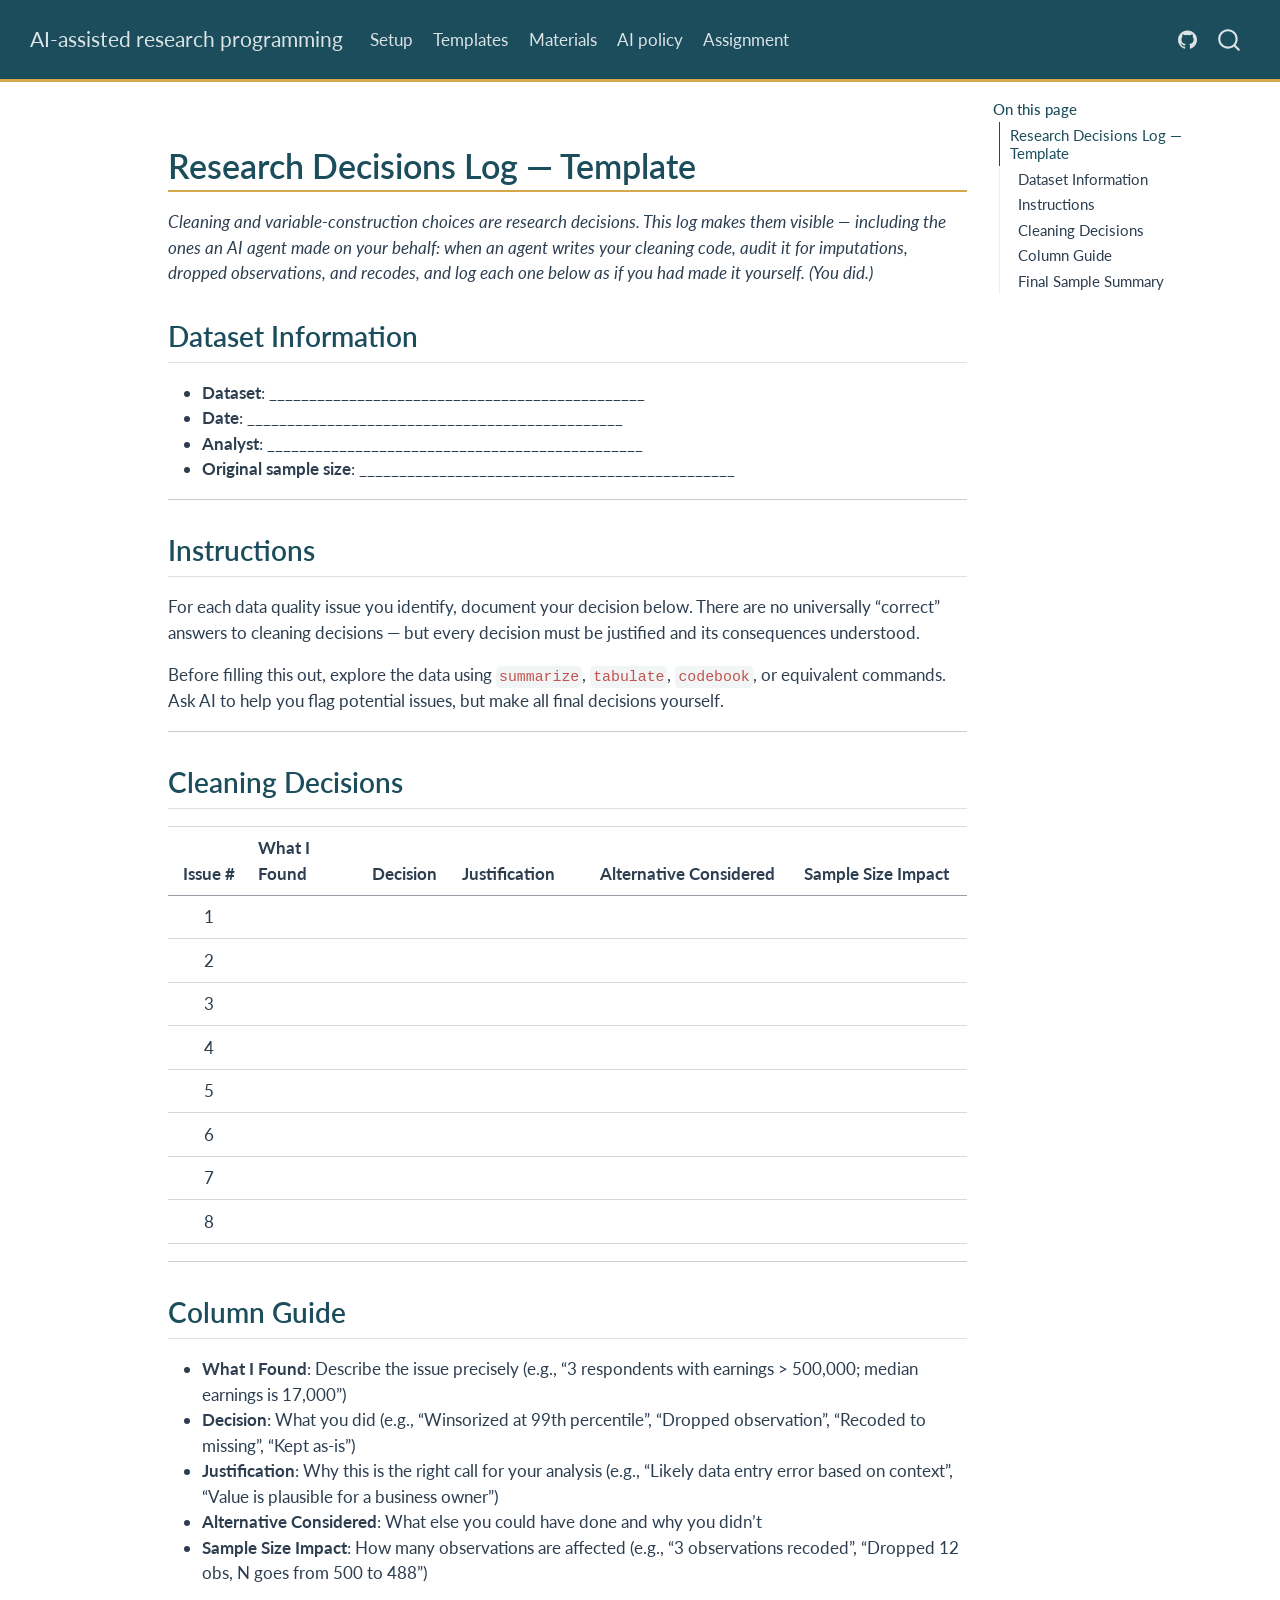
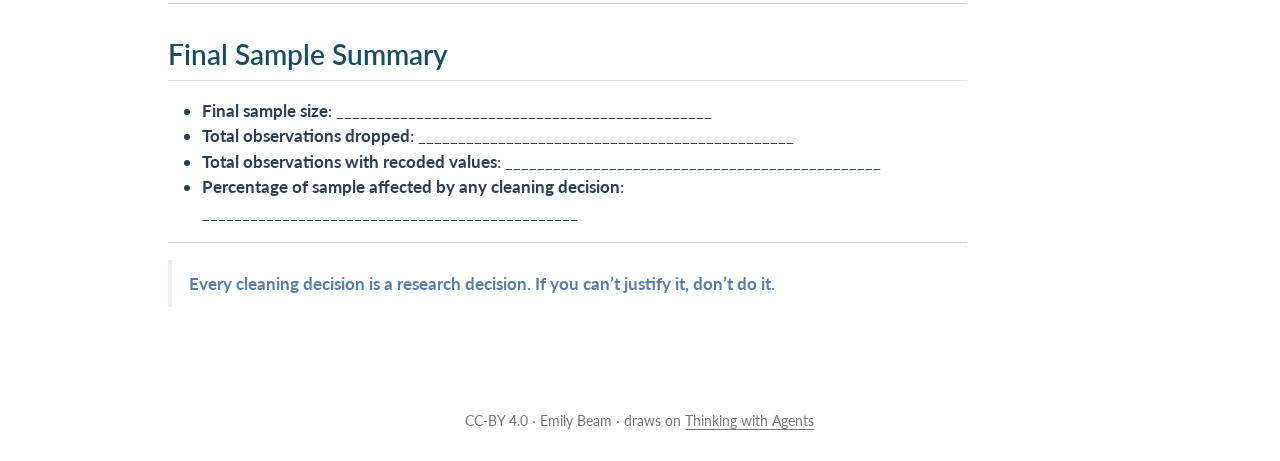
==== docs/materials/cleaning_decision_log.html @ a1b82edb "Add Quarto website (docs/, GitHub Pages), TwA palette Co-Authored-By: Claude Fable 5 <noreply@anthro" ====
<!DOCTYPE html>
<html xmlns="http://www.w3.org/1999/xhtml" lang="en" xml:lang="en"><head>

<meta charset="utf-8">
<meta name="generator" content="quarto-1.8.27">

<meta name="viewport" content="width=device-width, initial-scale=1.0, user-scalable=yes">


<title>cleaning_decision_log – AI-assisted research programming</title>
<style>
code{white-space: pre-wrap;}
span.smallcaps{font-variant: small-caps;}
div.columns{display: flex; gap: min(4vw, 1.5em);}
div.column{flex: auto; overflow-x: auto;}
div.hanging-indent{margin-left: 1.5em; text-indent: -1.5em;}
ul.task-list{list-style: none;}
ul.task-list li input[type="checkbox"] {
  width: 0.8em;
  margin: 0 0.8em 0.2em -1em; /* quarto-specific, see https://github.com/quarto-dev/quarto-cli/issues/4556 */ 
  vertical-align: middle;
}
</style>


<script src="../site_libs/quarto-nav/quarto-nav.js"></script>
<script src="../site_libs/quarto-nav/headroom.min.js"></script>
<script src="../site_libs/clipboard/clipboard.min.js"></script>
<script src="../site_libs/quarto-search/autocomplete.umd.js"></script>
<script src="../site_libs/quarto-search/fuse.min.js"></script>
<script src="../site_libs/quarto-search/quarto-search.js"></script>
<meta name="quarto:offset" content="../">
<script src="../site_libs/quarto-html/quarto.js" type="module"></script>
<script src="../site_libs/quarto-html/tabsets/tabsets.js" type="module"></script>
<script src="../site_libs/quarto-html/axe/axe-check.js" type="module"></script>
<script src="../site_libs/quarto-html/popper.min.js"></script>
<script src="../site_libs/quarto-html/tippy.umd.min.js"></script>
<script src="../site_libs/quarto-html/anchor.min.js"></script>
<link href="../site_libs/quarto-html/tippy.css" rel="stylesheet">
<link href="../site_libs/quarto-html/quarto-syntax-highlighting-ed96de9b727972fe78a7b5d16c58bf87.css" rel="stylesheet" id="quarto-text-highlighting-styles">
<script src="../site_libs/bootstrap/bootstrap.min.js"></script>
<link href="../site_libs/bootstrap/bootstrap-icons.css" rel="stylesheet">
<link href="../site_libs/bootstrap/bootstrap-eeee522e7649af5e0a4e30f84b7b4a23.min.css" rel="stylesheet" append-hash="true" id="quarto-bootstrap" data-mode="light">
<script id="quarto-search-options" type="application/json">{
  "location": "navbar",
  "copy-button": false,
  "collapse-after": 3,
  "panel-placement": "end",
  "type": "overlay",
  "limit": 50,
  "keyboard-shortcut": [
    "f",
    "/",
    "s"
  ],
  "show-item-context": false,
  "language": {
    "search-no-results-text": "No results",
    "search-matching-documents-text": "matching documents",
    "search-copy-link-title": "Copy link to search",
    "search-hide-matches-text": "Hide additional matches",
    "search-more-match-text": "more match in this document",
    "search-more-matches-text": "more matches in this document",
    "search-clear-button-title": "Clear",
    "search-text-placeholder": "",
    "search-detached-cancel-button-title": "Cancel",
    "search-submit-button-title": "Submit",
    "search-label": "Search"
  }
}</script>


</head>

<body class="nav-fixed quarto-light">

<div id="quarto-search-results"></div>
  <header id="quarto-header" class="headroom fixed-top">
    <nav class="navbar navbar-expand-lg " data-bs-theme="dark">
      <div class="navbar-container container-fluid">
      <div class="navbar-brand-container mx-auto">
    <a class="navbar-brand" href="../index.html">
    <span class="navbar-title">AI-assisted research programming</span>
    </a>
  </div>
            <div id="quarto-search" class="" title="Search"></div>
          <button class="navbar-toggler" type="button" data-bs-toggle="collapse" data-bs-target="#navbarCollapse" aria-controls="navbarCollapse" role="menu" aria-expanded="false" aria-label="Toggle navigation" onclick="if (window.quartoToggleHeadroom) { window.quartoToggleHeadroom(); }">
  <span class="navbar-toggler-icon"></span>
</button>
          <div class="collapse navbar-collapse" id="navbarCollapse">
            <ul class="navbar-nav navbar-nav-scroll me-auto">
  <li class="nav-item">
    <a class="nav-link" href="../setup/README.html"> 
<span class="menu-text">Setup</span></a>
  </li>  
  <li class="nav-item">
    <a class="nav-link" href="../templates/README.html"> 
<span class="menu-text">Templates</span></a>
  </li>  
  <li class="nav-item">
    <a class="nav-link" href="../materials/README.html"> 
<span class="menu-text">Materials</span></a>
  </li>  
  <li class="nav-item">
    <a class="nav-link" href="../ai-policy.html"> 
<span class="menu-text">AI policy</span></a>
  </li>  
  <li class="nav-item">
    <a class="nav-link" href="../assignment/README.html"> 
<span class="menu-text">Assignment</span></a>
  </li>  
</ul>
            <ul class="navbar-nav navbar-nav-scroll ms-auto">
  <li class="nav-item compact">
    <a class="nav-link" href="https://github.com/eabeam/umd-dev-econ-ai"> <i class="bi bi-github" role="img" aria-label="GitHub">
</i> 
<span class="menu-text"></span></a>
  </li>  
</ul>
          </div> <!-- /navcollapse -->
            <div class="quarto-navbar-tools">
</div>
      </div> <!-- /container-fluid -->
    </nav>
</header>
<!-- content -->
<div id="quarto-content" class="quarto-container page-columns page-rows-contents page-layout-article page-navbar">
<!-- sidebar -->
<!-- margin-sidebar -->
    <div id="quarto-margin-sidebar" class="sidebar margin-sidebar">
        <nav id="TOC" role="doc-toc" class="toc-active">
    <h2 id="toc-title">On this page</h2>
   
  <ul>
  <li><a href="#research-decisions-log-template" id="toc-research-decisions-log-template" class="nav-link active" data-scroll-target="#research-decisions-log-template">Research Decisions Log — Template</a>
  <ul class="collapse">
  <li><a href="#dataset-information" id="toc-dataset-information" class="nav-link" data-scroll-target="#dataset-information">Dataset Information</a></li>
  <li><a href="#instructions" id="toc-instructions" class="nav-link" data-scroll-target="#instructions">Instructions</a></li>
  <li><a href="#cleaning-decisions" id="toc-cleaning-decisions" class="nav-link" data-scroll-target="#cleaning-decisions">Cleaning Decisions</a></li>
  <li><a href="#column-guide" id="toc-column-guide" class="nav-link" data-scroll-target="#column-guide">Column Guide</a></li>
  <li><a href="#final-sample-summary" id="toc-final-sample-summary" class="nav-link" data-scroll-target="#final-sample-summary">Final Sample Summary</a></li>
  </ul></li>
  </ul>
</nav>
    </div>
<!-- main -->
<main class="content" id="quarto-document-content"><header id="title-block-header" class="quarto-title-block"></header>




<section id="research-decisions-log-template" class="level1">
<h1>Research Decisions Log — Template</h1>
<p><em>Cleaning and variable-construction choices are research decisions. This log makes them visible — including the ones an AI agent made on your behalf: when an agent writes your cleaning code, audit it for imputations, dropped observations, and recodes, and log each one below as if you had made it yourself. (You did.)</em></p>
<section id="dataset-information" class="level2">
<h2 class="anchored" data-anchor-id="dataset-information">Dataset Information</h2>
<ul>
<li><strong>Dataset</strong>: _______________________________________________</li>
<li><strong>Date</strong>: _______________________________________________</li>
<li><strong>Analyst</strong>: _______________________________________________</li>
<li><strong>Original sample size</strong>: _______________________________________________</li>
</ul>
<hr>
</section>
<section id="instructions" class="level2">
<h2 class="anchored" data-anchor-id="instructions">Instructions</h2>
<p>For each data quality issue you identify, document your decision below. There are no universally “correct” answers to cleaning decisions — but every decision must be justified and its consequences understood.</p>
<p>Before filling this out, explore the data using <code>summarize</code>, <code>tabulate</code>, <code>codebook</code>, or equivalent commands. Ask AI to help you flag potential issues, but make all final decisions yourself.</p>
<hr>
</section>
<section id="cleaning-decisions" class="level2">
<h2 class="anchored" data-anchor-id="cleaning-decisions">Cleaning Decisions</h2>
<table class="caption-top table">
<colgroup>
<col style="width: 10%">
<col style="width: 14%">
<col style="width: 11%">
<col style="width: 17%">
<col style="width: 25%">
<col style="width: 21%">
</colgroup>
<thead>
<tr class="header">
<th style="text-align: center;">Issue #</th>
<th>What I Found</th>
<th>Decision</th>
<th>Justification</th>
<th>Alternative Considered</th>
<th>Sample Size Impact</th>
</tr>
</thead>
<tbody>
<tr class="odd">
<td style="text-align: center;">1</td>
<td></td>
<td></td>
<td></td>
<td></td>
<td></td>
</tr>
<tr class="even">
<td style="text-align: center;">2</td>
<td></td>
<td></td>
<td></td>
<td></td>
<td></td>
</tr>
<tr class="odd">
<td style="text-align: center;">3</td>
<td></td>
<td></td>
<td></td>
<td></td>
<td></td>
</tr>
<tr class="even">
<td style="text-align: center;">4</td>
<td></td>
<td></td>
<td></td>
<td></td>
<td></td>
</tr>
<tr class="odd">
<td style="text-align: center;">5</td>
<td></td>
<td></td>
<td></td>
<td></td>
<td></td>
</tr>
<tr class="even">
<td style="text-align: center;">6</td>
<td></td>
<td></td>
<td></td>
<td></td>
<td></td>
</tr>
<tr class="odd">
<td style="text-align: center;">7</td>
<td></td>
<td></td>
<td></td>
<td></td>
<td></td>
</tr>
<tr class="even">
<td style="text-align: center;">8</td>
<td></td>
<td></td>
<td></td>
<td></td>
<td></td>
</tr>
</tbody>
</table>
<hr>
</section>
<section id="column-guide" class="level2">
<h2 class="anchored" data-anchor-id="column-guide">Column Guide</h2>
<ul>
<li><strong>What I Found</strong>: Describe the issue precisely (e.g., “3 respondents with earnings &gt; 500,000; median earnings is 17,000”)</li>
<li><strong>Decision</strong>: What you did (e.g., “Winsorized at 99th percentile”, “Dropped observation”, “Recoded to missing”, “Kept as-is”)</li>
<li><strong>Justification</strong>: Why this is the right call for your analysis (e.g., “Likely data entry error based on context”, “Value is plausible for a business owner”)</li>
<li><strong>Alternative Considered</strong>: What else you could have done and why you didn’t</li>
<li><strong>Sample Size Impact</strong>: How many observations are affected (e.g., “3 observations recoded”, “Dropped 12 obs, N goes from 500 to 488”)</li>
</ul>
<hr>
</section>
<section id="final-sample-summary" class="level2">
<h2 class="anchored" data-anchor-id="final-sample-summary">Final Sample Summary</h2>
<ul>
<li><strong>Final sample size</strong>: _______________________________________________</li>
<li><strong>Total observations dropped</strong>: _______________________________________________</li>
<li><strong>Total observations with recoded values</strong>: _______________________________________________</li>
<li><strong>Percentage of sample affected by any cleaning decision</strong>: _______________________________________________</li>
</ul>
<hr>
<blockquote class="blockquote">
<p><strong>Every cleaning decision is a research decision. If you can’t justify it, don’t do it.</strong></p>
</blockquote>


</section>
</section>

</main> <!-- /main -->
<script id="quarto-html-after-body" type="application/javascript">
  window.document.addEventListener("DOMContentLoaded", function (event) {
    const icon = "";
    const anchorJS = new window.AnchorJS();
    anchorJS.options = {
      placement: 'right',
      icon: icon
    };
    anchorJS.add('.anchored');
    const isCodeAnnotation = (el) => {
      for (const clz of el.classList) {
        if (clz.startsWith('code-annotation-')) {                     
          return true;
        }
      }
      return false;
    }
    const onCopySuccess = function(e) {
      // button target
      const button = e.trigger;
      // don't keep focus
      button.blur();
      // flash "checked"
      button.classList.add('code-copy-button-checked');
      var currentTitle = button.getAttribute("title");
      button.setAttribute("title", "Copied!");
      let tooltip;
      if (window.bootstrap) {
        button.setAttribute("data-bs-toggle", "tooltip");
        button.setAttribute("data-bs-placement", "left");
        button.setAttribute("data-bs-title", "Copied!");
        tooltip = new bootstrap.Tooltip(button, 
          { trigger: "manual", 
            customClass: "code-copy-button-tooltip",
            offset: [0, -8]});
        tooltip.show();    
      }
      setTimeout(function() {
        if (tooltip) {
          tooltip.hide();
          button.removeAttribute("data-bs-title");
          button.removeAttribute("data-bs-toggle");
          button.removeAttribute("data-bs-placement");
        }
        button.setAttribute("title", currentTitle);
        button.classList.remove('code-copy-button-checked');
      }, 1000);
      // clear code selection
      e.clearSelection();
    }
    const getTextToCopy = function(trigger) {
      const outerScaffold = trigger.parentElement.cloneNode(true);
      const codeEl = outerScaffold.querySelector('code');
      for (const childEl of codeEl.children) {
        if (isCodeAnnotation(childEl)) {
          childEl.remove();
        }
      }
      return codeEl.innerText;
    }
    const clipboard = new window.ClipboardJS('.code-copy-button:not([data-in-quarto-modal])', {
      text: getTextToCopy
    });
    clipboard.on('success', onCopySuccess);
    if (window.document.getElementById('quarto-embedded-source-code-modal')) {
      const clipboardModal = new window.ClipboardJS('.code-copy-button[data-in-quarto-modal]', {
        text: getTextToCopy,
        container: window.document.getElementById('quarto-embedded-source-code-modal')
      });
      clipboardModal.on('success', onCopySuccess);
    }
      var localhostRegex = new RegExp(/^(?:http|https):\/\/localhost\:?[0-9]*\//);
      var mailtoRegex = new RegExp(/^mailto:/);
        var filterRegex = new RegExp("https:\/\/eabeam\.github\.io\/umd-dev-econ-ai\/");
      var isInternal = (href) => {
          return filterRegex.test(href) || localhostRegex.test(href) || mailtoRegex.test(href);
      }
      // Inspect non-navigation links and adorn them if external
     var links = window.document.querySelectorAll('a[href]:not(.nav-link):not(.navbar-brand):not(.toc-action):not(.sidebar-link):not(.sidebar-item-toggle):not(.pagination-link):not(.no-external):not([aria-hidden]):not(.dropdown-item):not(.quarto-navigation-tool):not(.about-link)');
      for (var i=0; i<links.length; i++) {
        const link = links[i];
        if (!isInternal(link.href)) {
          // undo the damage that might have been done by quarto-nav.js in the case of
          // links that we want to consider external
          if (link.dataset.originalHref !== undefined) {
            link.href = link.dataset.originalHref;
          }
            // target, if specified
            link.setAttribute("target", "_blank");
            if (link.getAttribute("rel") === null) {
              link.setAttribute("rel", "noopener");
            }
        }
      }
    function tippyHover(el, contentFn, onTriggerFn, onUntriggerFn) {
      const config = {
        allowHTML: true,
        maxWidth: 500,
        delay: 100,
        arrow: false,
        appendTo: function(el) {
            return el.parentElement;
        },
        interactive: true,
        interactiveBorder: 10,
        theme: 'quarto',
        placement: 'bottom-start',
      };
      if (contentFn) {
        config.content = contentFn;
      }
      if (onTriggerFn) {
        config.onTrigger = onTriggerFn;
      }
      if (onUntriggerFn) {
        config.onUntrigger = onUntriggerFn;
      }
      window.tippy(el, config); 
    }
    const noterefs = window.document.querySelectorAll('a[role="doc-noteref"]');
    for (var i=0; i<noterefs.length; i++) {
      const ref = noterefs[i];
      tippyHover(ref, function() {
        // use id or data attribute instead here
        let href = ref.getAttribute('data-footnote-href') || ref.getAttribute('href');
        try { href = new URL(href).hash; } catch {}
        const id = href.replace(/^#\/?/, "");
        const note = window.document.getElementById(id);
        if (note) {
          return note.innerHTML;
        } else {
          return "";
        }
      });
    }
    const xrefs = window.document.querySelectorAll('a.quarto-xref');
    const processXRef = (id, note) => {
      // Strip column container classes
      const stripColumnClz = (el) => {
        el.classList.remove("page-full", "page-columns");
        if (el.children) {
          for (const child of el.children) {
            stripColumnClz(child);
          }
        }
      }
      stripColumnClz(note)
      if (id === null || id.startsWith('sec-')) {
        // Special case sections, only their first couple elements
        const container = document.createElement("div");
        if (note.children && note.children.length > 2) {
          container.appendChild(note.children[0].cloneNode(true));
          for (let i = 1; i < note.children.length; i++) {
            const child = note.children[i];
            if (child.tagName === "P" && child.innerText === "") {
              continue;
            } else {
              container.appendChild(child.cloneNode(true));
              break;
            }
          }
          if (window.Quarto?.typesetMath) {
            window.Quarto.typesetMath(container);
          }
          return container.innerHTML
        } else {
          if (window.Quarto?.typesetMath) {
            window.Quarto.typesetMath(note);
          }
          return note.innerHTML;
        }
      } else {
        // Remove any anchor links if they are present
        const anchorLink = note.querySelector('a.anchorjs-link');
        if (anchorLink) {
          anchorLink.remove();
        }
        if (window.Quarto?.typesetMath) {
          window.Quarto.typesetMath(note);
        }
        if (note.classList.contains("callout")) {
          return note.outerHTML;
        } else {
          return note.innerHTML;
        }
      }
    }
    for (var i=0; i<xrefs.length; i++) {
      const xref = xrefs[i];
      tippyHover(xref, undefined, function(instance) {
        instance.disable();
        let url = xref.getAttribute('href');
        let hash = undefined; 
        if (url.startsWith('#')) {
          hash = url;
        } else {
          try { hash = new URL(url).hash; } catch {}
        }
        if (hash) {
          const id = hash.replace(/^#\/?/, "");
          const note = window.document.getElementById(id);
          if (note !== null) {
            try {
              const html = processXRef(id, note.cloneNode(true));
              instance.setContent(html);
            } finally {
              instance.enable();
              instance.show();
            }
          } else {
            // See if we can fetch this
            fetch(url.split('#')[0])
            .then(res => res.text())
            .then(html => {
              const parser = new DOMParser();
              const htmlDoc = parser.parseFromString(html, "text/html");
              const note = htmlDoc.getElementById(id);
              if (note !== null) {
                const html = processXRef(id, note);
                instance.setContent(html);
              } 
            }).finally(() => {
              instance.enable();
              instance.show();
            });
          }
        } else {
          // See if we can fetch a full url (with no hash to target)
          // This is a special case and we should probably do some content thinning / targeting
          fetch(url)
          .then(res => res.text())
          .then(html => {
            const parser = new DOMParser();
            const htmlDoc = parser.parseFromString(html, "text/html");
            const note = htmlDoc.querySelector('main.content');
            if (note !== null) {
              // This should only happen for chapter cross references
              // (since there is no id in the URL)
              // remove the first header
              if (note.children.length > 0 && note.children[0].tagName === "HEADER") {
                note.children[0].remove();
              }
              const html = processXRef(null, note);
              instance.setContent(html);
            } 
          }).finally(() => {
            instance.enable();
            instance.show();
          });
        }
      }, function(instance) {
      });
    }
        let selectedAnnoteEl;
        const selectorForAnnotation = ( cell, annotation) => {
          let cellAttr = 'data-code-cell="' + cell + '"';
          let lineAttr = 'data-code-annotation="' +  annotation + '"';
          const selector = 'span[' + cellAttr + '][' + lineAttr + ']';
          return selector;
        }
        const selectCodeLines = (annoteEl) => {
          const doc = window.document;
          const targetCell = annoteEl.getAttribute("data-target-cell");
          const targetAnnotation = annoteEl.getAttribute("data-target-annotation");
          const annoteSpan = window.document.querySelector(selectorForAnnotation(targetCell, targetAnnotation));
          const lines = annoteSpan.getAttribute("data-code-lines").split(",");
          const lineIds = lines.map((line) => {
            return targetCell + "-" + line;
          })
          let top = null;
          let height = null;
          let parent = null;
          if (lineIds.length > 0) {
              //compute the position of the single el (top and bottom and make a div)
              const el = window.document.getElementById(lineIds[0]);
              top = el.offsetTop;
              height = el.offsetHeight;
              parent = el.parentElement.parentElement;
            if (lineIds.length > 1) {
              const lastEl = window.document.getElementById(lineIds[lineIds.length - 1]);
              const bottom = lastEl.offsetTop + lastEl.offsetHeight;
              height = bottom - top;
            }
            if (top !== null && height !== null && parent !== null) {
              // cook up a div (if necessary) and position it 
              let div = window.document.getElementById("code-annotation-line-highlight");
              if (div === null) {
                div = window.document.createElement("div");
                div.setAttribute("id", "code-annotation-line-highlight");
                div.style.position = 'absolute';
                parent.appendChild(div);
              }
              div.style.top = top - 2 + "px";
              div.style.height = height + 4 + "px";
              div.style.left = 0;
              let gutterDiv = window.document.getElementById("code-annotation-line-highlight-gutter");
              if (gutterDiv === null) {
                gutterDiv = window.document.createElement("div");
                gutterDiv.setAttribute("id", "code-annotation-line-highlight-gutter");
                gutterDiv.style.position = 'absolute';
                const codeCell = window.document.getElementById(targetCell);
                const gutter = codeCell.querySelector('.code-annotation-gutter');
                gutter.appendChild(gutterDiv);
              }
              gutterDiv.style.top = top - 2 + "px";
              gutterDiv.style.height = height + 4 + "px";
            }
            selectedAnnoteEl = annoteEl;
          }
        };
        const unselectCodeLines = () => {
          const elementsIds = ["code-annotation-line-highlight", "code-annotation-line-highlight-gutter"];
          elementsIds.forEach((elId) => {
            const div = window.document.getElementById(elId);
            if (div) {
              div.remove();
            }
          });
          selectedAnnoteEl = undefined;
        };
          // Handle positioning of the toggle
      window.addEventListener(
        "resize",
        throttle(() => {
          elRect = undefined;
          if (selectedAnnoteEl) {
            selectCodeLines(selectedAnnoteEl);
          }
        }, 10)
      );
      function throttle(fn, ms) {
      let throttle = false;
      let timer;
        return (...args) => {
          if(!throttle) { // first call gets through
              fn.apply(this, args);
              throttle = true;
          } else { // all the others get throttled
              if(timer) clearTimeout(timer); // cancel #2
              timer = setTimeout(() => {
                fn.apply(this, args);
                timer = throttle = false;
              }, ms);
          }
        };
      }
        // Attach click handler to the DT
        const annoteDls = window.document.querySelectorAll('dt[data-target-cell]');
        for (const annoteDlNode of annoteDls) {
          annoteDlNode.addEventListener('click', (event) => {
            const clickedEl = event.target;
            if (clickedEl !== selectedAnnoteEl) {
              unselectCodeLines();
              const activeEl = window.document.querySelector('dt[data-target-cell].code-annotation-active');
              if (activeEl) {
                activeEl.classList.remove('code-annotation-active');
              }
              selectCodeLines(clickedEl);
              clickedEl.classList.add('code-annotation-active');
            } else {
              // Unselect the line
              unselectCodeLines();
              clickedEl.classList.remove('code-annotation-active');
            }
          });
        }
    const findCites = (el) => {
      const parentEl = el.parentElement;
      if (parentEl) {
        const cites = parentEl.dataset.cites;
        if (cites) {
          return {
            el,
            cites: cites.split(' ')
          };
        } else {
          return findCites(el.parentElement)
        }
      } else {
        return undefined;
      }
    };
    var bibliorefs = window.document.querySelectorAll('a[role="doc-biblioref"]');
    for (var i=0; i<bibliorefs.length; i++) {
      const ref = bibliorefs[i];
      const citeInfo = findCites(ref);
      if (citeInfo) {
        tippyHover(citeInfo.el, function() {
          var popup = window.document.createElement('div');
          citeInfo.cites.forEach(function(cite) {
            var citeDiv = window.document.createElement('div');
            citeDiv.classList.add('hanging-indent');
            citeDiv.classList.add('csl-entry');
            var biblioDiv = window.document.getElementById('ref-' + cite);
            if (biblioDiv) {
              citeDiv.innerHTML = biblioDiv.innerHTML;
            }
            popup.appendChild(citeDiv);
          });
          return popup.innerHTML;
        });
      }
    }
  });
  </script>
</div> <!-- /content -->
<footer class="footer">
  <div class="nav-footer">
    <div class="nav-footer-left">
      &nbsp;
    </div>   
    <div class="nav-footer-center">
<p>CC-BY 4.0 · Emily Beam · draws on <a href="https://eabeam.github.io/teaching-ai/">Thinking with Agents</a></p>
</div>
    <div class="nav-footer-right">
      &nbsp;
    </div>
  </div>
</footer>




</body></html>
---- docs/site_libs/quarto-html/tippy.css ----
.tippy-box[data-animation=fade][data-state=hidden]{opacity:0}[data-tippy-root]{max-width:calc(100vw - 10px)}.tippy-box{position:relative;background-color:#333;color:#fff;border-radius:4px;font-size:14px;line-height:1.4;white-space:normal;outline:0;transition-property:transform,visibility,opacity}.tippy-box[data-placement^=top]>.tippy-arrow{bottom:0}.tippy-box[data-placement^=top]>.tippy-arrow:before{bottom:-7px;left:0;border-width:8px 8px 0;border-top-color:initial;transform-origin:center top}.tippy-box[data-placement^=bottom]>.tippy-arrow{top:0}.tippy-box[data-placement^=bottom]>.tippy-arrow:before{top:-7px;left:0;border-width:0 8px 8px;border-bottom-color:initial;transform-origin:center bottom}.tippy-box[data-placement^=left]>.tippy-arrow{right:0}.tippy-box[data-placement^=left]>.tippy-arrow:before{border-width:8px 0 8px 8px;border-left-color:initial;right:-7px;transform-origin:center left}.tippy-box[data-placement^=right]>.tippy-arrow{left:0}.tippy-box[data-placement^=right]>.tippy-arrow:before{left:-7px;border-width:8px 8px 8px 0;border-right-color:initial;transform-origin:center right}.tippy-box[data-inertia][data-state=visible]{transition-timing-function:cubic-bezier(.54,1.5,.38,1.11)}.tippy-arrow{width:16px;height:16px;color:#333}.tippy-arrow:before{content:"";position:absolute;border-color:transparent;border-style:solid}.tippy-content{position:relative;padding:5px 9px;z-index:1}
---- docs/site_libs/quarto-html/quarto-syntax-highlighting-ed96de9b727972fe78a7b5d16c58bf87.css ----
/* quarto syntax highlight colors */
:root {
  --quarto-hl-ot-color: #003B4F;
  --quarto-hl-at-color: #657422;
  --quarto-hl-ss-color: #20794D;
  --quarto-hl-an-color: #5E5E5E;
  --quarto-hl-fu-color: #4758AB;
  --quarto-hl-st-color: #20794D;
  --quarto-hl-cf-color: #003B4F;
  --quarto-hl-op-color: #5E5E5E;
  --quarto-hl-er-color: #AD0000;
  --quarto-hl-bn-color: #AD0000;
  --quarto-hl-al-color: #AD0000;
  --quarto-hl-va-color: #111111;
  --quarto-hl-bu-color: inherit;
  --quarto-hl-ex-color: inherit;
  --quarto-hl-pp-color: #AD0000;
  --quarto-hl-in-color: #5E5E5E;
  --quarto-hl-vs-color: #20794D;
  --quarto-hl-wa-color: #5E5E5E;
  --quarto-hl-do-color: #5E5E5E;
  --quarto-hl-im-color: #00769E;
  --quarto-hl-ch-color: #20794D;
  --quarto-hl-dt-color: #AD0000;
  --quarto-hl-fl-color: #AD0000;
  --quarto-hl-co-color: #5E5E5E;
  --quarto-hl-cv-color: #5E5E5E;
  --quarto-hl-cn-color: #8f5902;
  --quarto-hl-sc-color: #5E5E5E;
  --quarto-hl-dv-color: #AD0000;
  --quarto-hl-kw-color: #003B4F;
}

/* other quarto variables */
:root {
  --quarto-font-monospace: SFMono-Regular, Menlo, Monaco, Consolas, "Liberation Mono", "Courier New", monospace;
}

/* syntax highlight based on Pandoc's rules */
pre > code.sourceCode > span {
  color: #003B4F;
}

code.sourceCode > span {
  color: #003B4F;
}

div.sourceCode,
div.sourceCode pre.sourceCode {
  color: #003B4F;
}

/* Normal */
code span {
  color: #003B4F;
}

/* Alert */
code span.al {
  color: #AD0000;
  font-style: inherit;
}

/* Annotation */
code span.an {
  color: #5E5E5E;
  font-style: inherit;
}

/* Attribute */
code span.at {
  color: #657422;
  font-style: inherit;
}

/* BaseN */
code span.bn {
  color: #AD0000;
  font-style: inherit;
}

/* BuiltIn */
code span.bu {
  font-style: inherit;
}

/* ControlFlow */
code span.cf {
  color: #003B4F;
  font-weight: bold;
  font-style: inherit;
}

/* Char */
code span.ch {
  color: #20794D;
  font-style: inherit;
}

/* Constant */
code span.cn {
  color: #8f5902;
  font-style: inherit;
}

/* Comment */
code span.co {
  color: #5E5E5E;
  font-style: inherit;
}

/* CommentVar */
code span.cv {
  color: #5E5E5E;
  font-style: italic;
}

/* Documentation */
code span.do {
  color: #5E5E5E;
  font-style: italic;
}

/* DataType */
code span.dt {
  color: #AD0000;
  font-style: inherit;
}

/* DecVal */
code span.dv {
  color: #AD0000;
  font-style: inherit;
}

/* Error */
code span.er {
  color: #AD0000;
  font-style: inherit;
}

/* Extension */
code span.ex {
  font-style: inherit;
}

/* Float */
code span.fl {
  color: #AD0000;
  font-style: inherit;
}

/* Function */
code span.fu {
  color: #4758AB;
  font-style: inherit;
}

/* Import */
code span.im {
  color: #00769E;
  font-style: inherit;
}

/* Information */
code span.in {
  color: #5E5E5E;
  font-style: inherit;
}

/* Keyword */
code span.kw {
  color: #003B4F;
  font-weight: bold;
  font-style: inherit;
}

/* Operator */
code span.op {
  color: #5E5E5E;
  font-style: inherit;
}

/* Other */
code span.ot {
  color: #003B4F;
  font-style: inherit;
}

/* Preprocessor */
code span.pp {
  color: #AD0000;
  font-style: inherit;
}

/* SpecialChar */
code span.sc {
  color: #5E5E5E;
  font-style: inherit;
}

/* SpecialString */
code span.ss {
  color: #20794D;
  font-style: inherit;
}

/* String */
code span.st {
  color: #20794D;
  font-style: inherit;
}

/* Variable */
code span.va {
  color: #111111;
  font-style: inherit;
}

/* VerbatimString */
code span.vs {
  color: #20794D;
  font-style: inherit;
}

/* Warning */
code span.wa {
  color: #5E5E5E;
  font-style: italic;
}

.prevent-inlining {
  content: "</";
}

/*# sourceMappingURL=0920dd6d7437995b8cdf7429764427b1.css.map */
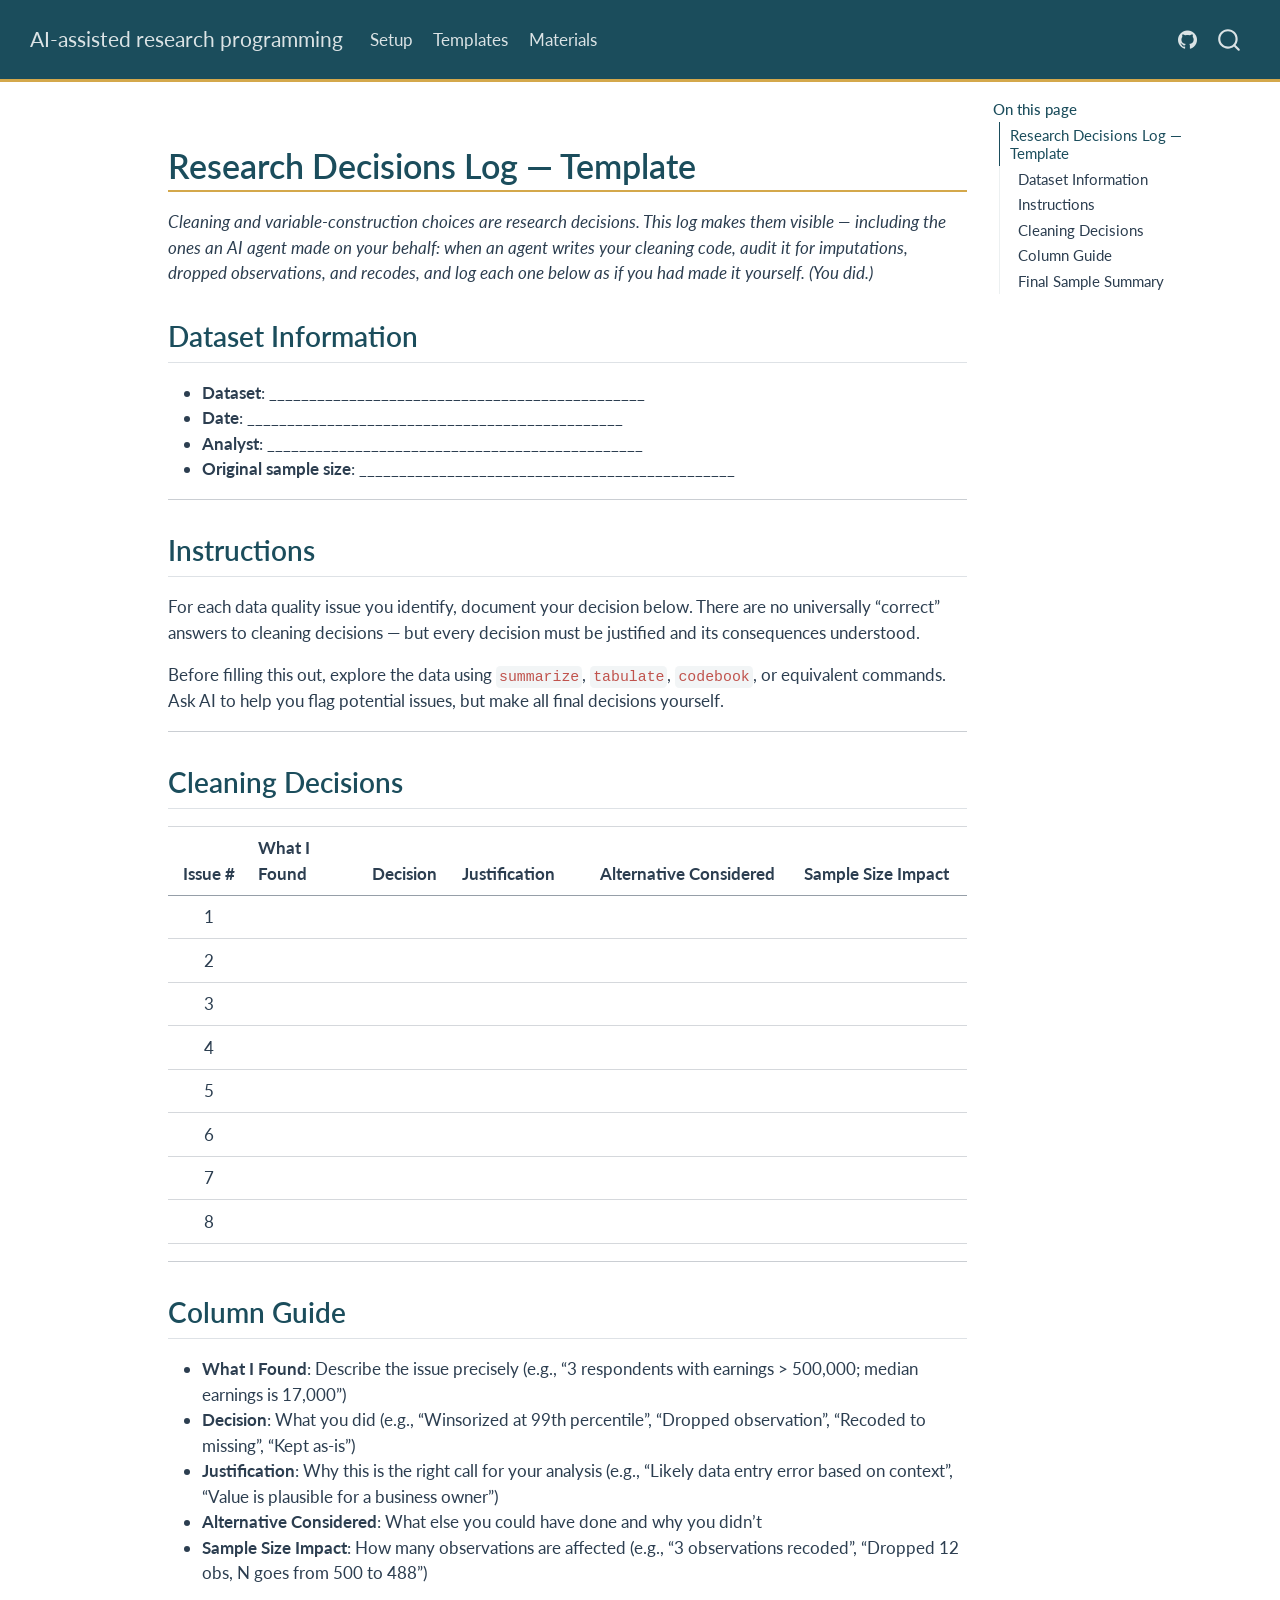
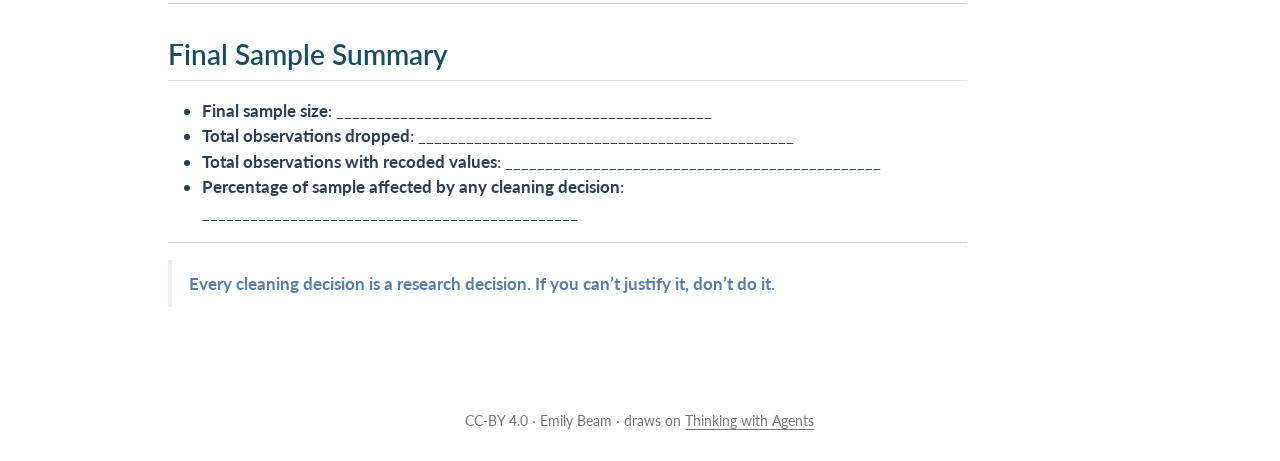
==== commit d48de3e0: "Drop AI policy + assignment from site; fix links formatting; Git help additions - materials/README: " ====
--- a/docs/materials/cleaning_decision_log.html
+++ b/docs/materials/cleaning_decision_log.html
@@ -40,7 +40,7 @@
 <link href="../site_libs/quarto-html/quarto-syntax-highlighting-ed96de9b727972fe78a7b5d16c58bf87.css" rel="stylesheet" id="quarto-text-highlighting-styles">
 <script src="../site_libs/bootstrap/bootstrap.min.js"></script>
 <link href="../site_libs/bootstrap/bootstrap-icons.css" rel="stylesheet">
-<link href="../site_libs/bootstrap/bootstrap-eeee522e7649af5e0a4e30f84b7b4a23.min.css" rel="stylesheet" append-hash="true" id="quarto-bootstrap" data-mode="light">
+<link href="../site_libs/bootstrap/bootstrap-5eb9b7d2d88afdcd1b5f0da5d969c989.min.css" rel="stylesheet" append-hash="true" id="quarto-bootstrap" data-mode="light">
 <script id="quarto-search-options" type="application/json">{
   "location": "navbar",
   "copy-button": false,
@@ -100,14 +100,6 @@
   <li class="nav-item">
     <a class="nav-link" href="../materials/README.html"> 
 <span class="menu-text">Materials</span></a>
-  </li>  
-  <li class="nav-item">
-    <a class="nav-link" href="../ai-policy.html"> 
-<span class="menu-text">AI policy</span></a>
-  </li>  
-  <li class="nav-item">
-    <a class="nav-link" href="../assignment/README.html"> 
-<span class="menu-text">Assignment</span></a>
   </li>  
 </ul>
             <ul class="navbar-nav navbar-nav-scroll ms-auto">
